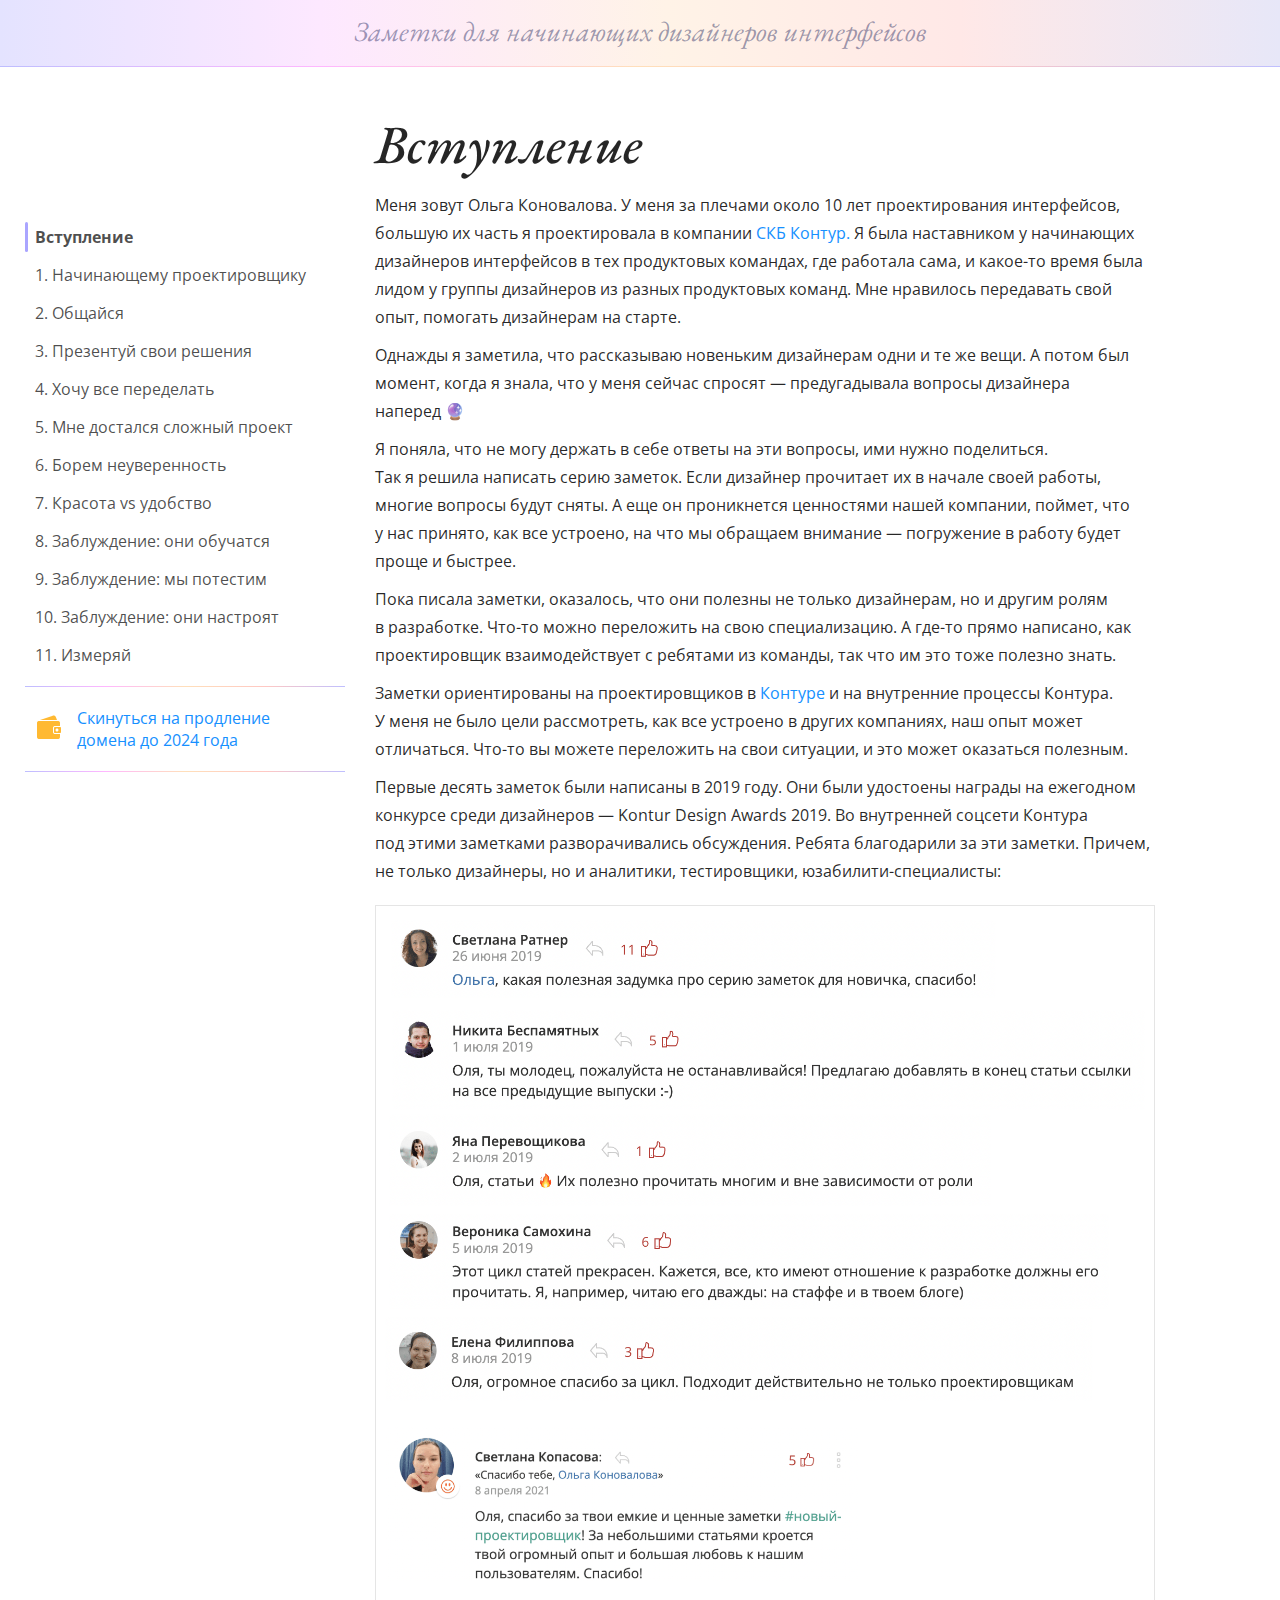
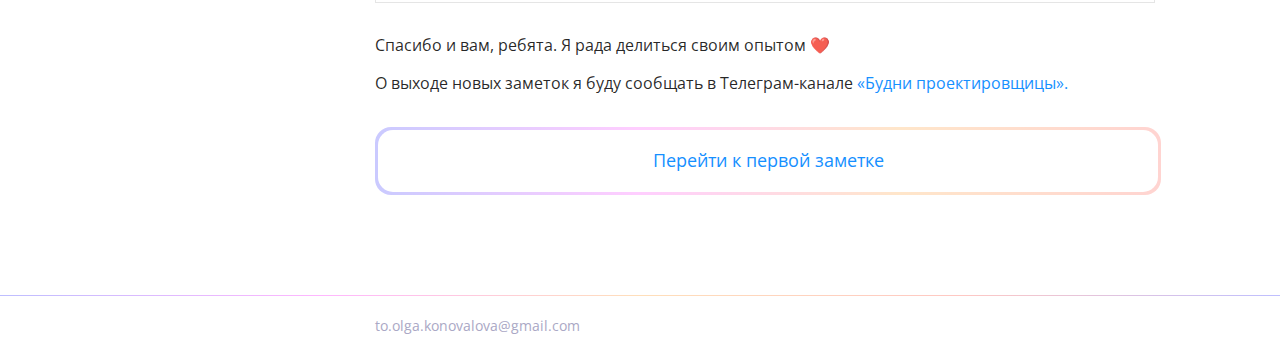
==== index.html @ 36574981 "Update index.html" ====
<!DOCTYPE html>
<html lang="ru">

<head>
    <meta charset="UTF-8">
    <meta http-equiv="X-UA-Compatible" content="IE=edge">
    <meta name="viewport" content="width=device-width">

    <title>Заметки для начинающих дизайнеров интерфейсов</title>
    <meta name="title" content="Заметки для начинающих дизайнеров интерфейсов">
    <meta name="description" content="Заметки для начинающих дизайнеров интерфейсов">

    <script src="https://ajax.googleapis.com/ajax/libs/jquery/3.6.0/jquery.min.js"></script>
    
    <link rel="preconnect" href="https://fonts.googleapis.com"> 
    <link rel="preconnect" href="https://fonts.gstatic.com" crossorigin> 
    <link href="https://fonts.googleapis.com/css2?family=EB+Garamond:ital,wght@1,400;1,500&family=Open+Sans:wght@400;700&display=swap" rel="stylesheet">

    <link rel="stylesheet" href="./reset.css">
    <link rel="stylesheet" href="./style.css">
    
    <!-- Yandex.Metrika counter -->
    <script type="text/javascript" >
        (function(m,e,t,r,i,k,a){m[i]=m[i]||function(){(m[i].a=m[i].a||[]).push(arguments)};
        m[i].l=1*new Date();k=e.createElement(t),a=e.getElementsByTagName(t)[0],k.async=1,k.src=r,a.parentNode.insertBefore(k,a)})
        (window, document, "script", "https://mc.yandex.ru/metrika/tag.js", "ym");
    
        ym(89495087, "init", {
            clickmap:true,
            trackLinks:true,
            accurateTrackBounce:true,
            webvisor:true
        });
    </script>
    <noscript><div><img src="https://mc.yandex.ru/watch/89495087" style="position:absolute; left:-9999px;" alt="" /></div></noscript>
    <!-- /Yandex.Metrika counter -->

</head>

<body>

    <div class="site-title">
        <div class="burger">
        </div>
        <div class="title-container">
            <span>
                Заметки для&nbsp;начинающих дизайнеров интерфейсов
            </span>
        </div>
    </div>

    <div class="gradient-divider">
    </div>

    <div class="navigation">
    </div>
        
    <div class="text">    
        <h1>Вступление</h1>
            <p>
                Меня зовут Ольга Коновалова. У&nbsp;меня за&nbsp;плечами около 10&nbsp;лет проектирования интерфейсов, большую их&nbsp;часть я&nbsp;проектировала в&nbsp;компании <a href="https://kontur.ru/" target="_blank">СКБ Контур.</a> Я&nbsp;была наставником у&nbsp;начинающих дизайнеров интерфейсов в&nbsp;тех продуктовых командах, где работала сама, и&nbsp;какое-то время была лидом у&nbsp;группы дизайнеров из&nbsp;разных продуктовых команд. Мне нравилось передавать свой опыт, помогать дизайнерам на&nbsp;старте.
            </p>
            <p>
                Однажды я&nbsp;заметила, что рассказываю новеньким дизайнерам одни и&nbsp;те&nbsp;же вещи. А&nbsp;потом&nbsp;был момент, когда я&nbsp;знала, что у&nbsp;меня сейчас спросят&nbsp;&mdash; предугадывала вопросы дизайнера наперед&nbsp;🔮
            </p>
            <p>
                Я&nbsp;поняла, что не&nbsp;могу держать в&nbsp;себе ответы на&nbsp;эти вопросы, ими нужно поделиться. Так&nbsp;я&nbsp;решила написать серию заметок. Если дизайнер прочитает их&nbsp;в&nbsp;начале своей работы, многие вопросы будут сняты. А&nbsp;еще он&nbsp;проникнется ценностями нашей компании, поймет, что у&nbsp;нас принято, как все устроено, на&nbsp;что мы&nbsp;обращаем внимание&nbsp;&mdash; погружение в&nbsp;работу будет проще и&nbsp;быстрее.
            </p>
            <p>
                Пока писала заметки, оказалось, что они полезны не&nbsp;только дизайнерам, но&nbsp;и&nbsp;другим ролям в&nbsp;разработке. Что-то можно переложить на&nbsp;свою специализацию. А&nbsp;где-то прямо написано, как проектировщик взаимодействует с&nbsp;ребятами из&nbsp;команды, так что им&nbsp;это тоже полезно знать.
            </p>
            <p>
                Заметки ориентированы на&nbsp;проектировщиков в&nbsp;<a href="https://kontur.ru/" target="_blank">Контуре</a> и&nbsp;на&nbsp;внутренние процессы Контура. У&nbsp;меня не&nbsp;было цели рассмотреть, как все устроено в&nbsp;других компаниях, наш опыт может отличаться. Что-то вы&nbsp;можете переложить на&nbsp;свои ситуации, и&nbsp;это может оказаться полезным.
            </p>
            <p>
                Первые десять заметок были написаны в&nbsp;2019&nbsp;году. Они были удостоены награды на&nbsp;ежегодном конкурсе среди дизайнеров&nbsp;— Kontur Design Awards 2019. Во&nbsp;внутренней соцсети Контура под&nbsp;этими заметками разворачивались обсуждения. Ребята благодарили за&nbsp;эти заметки. Причем, не&nbsp;только дизайнеры, но&nbsp;и&nbsp;аналитики, тестировщики, юзабилити-специалисты:
            </p>
            <img src="IMG/thanks.png">
            </img>
            <p>
                Спасибо и вам, ребята. Я рада делиться своим опытом &#x2764;&#xFE0F;
            </p>
            <p>
                О&nbsp;выходе новых заметок я&nbsp;буду сообщать в&nbsp;Телеграм-канале <a href="https://t.me/Designers_weekdays" target="_blank">«Будни проектировщицы».</a>
            </p>
        
        <div class="next-article-wrap">
            <a href="">
                <div class="next-article">
                    <span>Перейти к первой заметке</span>
                </div>
            </a>
        </div>
        
    </div>

    <div class="gradient-divider">
    </div>

    <footer>
        <div class="facepalm"></div>
        <div class="footer-content">
            <a href="mailto:to.olga.konovalova@gmail.com">to.olga.konovalova@gmail.com</a>
        </div>
    </footer>

</body>

<script src="./navigation.js"></script>

<script type="speculationrules">
    {
        "prerender": [
            {
                "source": "list",
                "urls": [
                    "index.html",
                    "https://design-notes.help/new-designer.html",
                    "https://design-notes.help/talk.html",
                    "present.html", 
                    "redesign.html",
                    "too-hard.html",
                    "be-confident.html",
                    "beauty-vs-usability.html",
                    "they-will-adjust.html",
                    "they-will-learn.html",
                    "we-will-test.html",
                    "research.html"
                ]
            }
        ]
    }
</script>

</html>
---- style.css ----
body {
    overflow: auto;
    width: 100%;
    display: flex;
    flex-direction: row;
    flex-wrap: wrap;
    justify-content: center;
    font-family: 'Open Sans', sans-serif;
    font-style: normal;
    font-weight: 400;
    font-size: 16px;
    line-height: 28px;
    color: rgba(0, 0, 0, 0.85);
}
footer {
    width: 100%;
    display: flex;
    flex-direction: row;
    flex-wrap: wrap;
    justify-content: center;
}
.footer-content {
    max-width: 780px;
    width: 100%;
    margin-right: 100px;
    margin-top: 15px;
    margin-bottom: 16px;
}
.facepalm {
    width: 320px;
    margin-right: 30px;
}
::-webkit-scrollbar {
    width: 0px;
    background: transparent; /* make scrollbar transparent */
}
img {
    max-width: 100%;
    height: auto;
    margin-top: 10px;
    margin-bottom: 20px;
}
h1 {
    font-family: 'EB Garamond';
    font-style: italic;
    font-weight: 500;
    font-size: 54px;
    line-height: 54px;
    margin-top: 50px;
    margin-bottom: 20px;
}
h2 {
    font-weight: 700;
    font-size: 30px;
    margin-top: 40px;
    margin-bottom: 20px;
}
h3 {
    font-weight: 600;
    font-size: 22px;
    margin-top: 40px;
    margin-bottom: 10px;
}
h4 {
    font-weight: 600;
    font-size: 16px;
    margin-top: 10px;
}
p {
    margin-bottom: 10px;
}
.bc {
    font-family: 'EB Garamond';
    font-style: italic;
    font-size: 24px;
    font-weight: 50;
    margin-bottom: 11px;
    line-height: 120%;
    color: rgba(0, 0, 0, 0.7)
}
a {
    color: rgba(22, 144, 255, 1);
    text-decoration: none;
}
a:hover {
    text-decoration: underline;
}
a img {
    cursor: zoom-in;
}
a[href^="mailto:"] {
    font-size: 14px;
    line-height: 20px;
    color: rgba(170, 168, 197, 1);
}
a[href^="mailto:"]:hover {
    color: rgba(22, 144, 255, 1);
}
.navigation {
    user-select: none;
    display: block;
    position: -webkit-sticky; /* Safari */
    position: sticky;
    top: 0;
    align-self: flex-start; 
    width: 320px;
    margin-top: 129px;
    margin-right: 30px;
    padding-top: 22px;
    font-style: normal;
    font-weight: 400;
    font-size: 16px;
    line-height: 22px;
    color: rgba(0, 0, 0, 0.7);
    background-color: #FFFFFF;
}
.navigation ul {
    margin-bottom: 12px;
}
.navigation li {
    list-style: none;
    list-style-type: none;
    margin: 0;
    padding: 8px 0px 8px 10px;
    vertical-align: middle;
}
.navigation li:hover {
    background: url('IMG/Rectangle_light_opacity.svg') no-repeat left center;
}
.navigation li a {
    color: rgba(0, 0, 0, 0.7);
    text-decoration: none;
}
.navigation li.active {
    font-weight: 700;
    background: url('IMG/Rectangle_light.svg') no-repeat left center;
}
.navigation li.active:hover {
    background: url('IMG/Rectangle_light.svg') no-repeat left center;
}
.donation {
    display: flex;
    flex-wrap: nowrap;
    align-items: center;
    padding-top: 12px;
    padding-left: 12px;
    padding-bottom: 12px;
}
.donation img {
    margin-right: 16px;
}
.site-title {
    width: 100%;
    background: linear-gradient(89.99deg, #E4E3FF 0.01%, #FDE8FF 25%, #FFF3E7 52.08%, #FFE8E7 74.99%, #E7E7F8 99.99%);
    color: rgba(0, 7, 71, 0.4);
    display: grid;
    grid-template-columns: 68px 1fr 68px;
    align-items: center;
}
.title-container {
    justify-self: center;
    margin-top: 8px;
    margin-bottom: 12px;
}
.title-container span {
    font-family: 'EB Garamond';
    font-style: italic;
    font-weight: 100;
    font-size: 28px;
    line-height: 36px;
}
span a {
    text-decoration: none;
    color: rgba(0, 7, 71, 0.4);
}
.burger {
    background-image: url('IMG/burger-light.svg');
    width: 66px;
    height: 66px;
    cursor: pointer;
    visibility: hidden;
}
.gradient-divider {
    width: 100%;
    height: 1px;
    background: linear-gradient(
        to right,
        rgba(190, 190, 255, 1),
        rgba(255, 183, 255, 1),
        rgba(255, 223, 186, 1),
        rgba(255, 200, 195, 1),
        rgba(191, 191, 255, 1)
    );
}
.text {
    max-width: 780px;
    margin-bottom: 100px;
    margin-right: 100px;
}

.next-article-wrap {
    user-select: none;
    margin-top: 30px;
    width: 100%;
    font-family: 'Open Sans';
    font-style: normal;
    font-weight: 400;
    font-size: 18px;
    text-align: center;
    line-height: 24px;
    color: rgba(22, 144, 255, 1);
    background: transparent;
    border-radius :16px;
    position: relative;
    background: linear-gradient(
        to right,
        rgba(202, 202, 255, 1),
        rgba(255, 206, 255, 1),
        rgba(255, 230, 202, 1),
        rgba(255, 212, 209, 1)
    );
    padding: 3px;
}

.next-article-wrap a:hover {
    text-decoration: none;
}

.next-article {
    cursor: pointer;
    border-radius :15px;
    background: #FFFFFF;
    padding-top: 18px;
    padding-bottom: 20px;
}

@media (prefers-color-scheme: dark) {
    :root {
        color-scheme: dark; 
        background-color: #121212;
    }
    body {
        background-color: #121212;
        color: rgba(255, 255, 255, 0.9);
    }
    footer div a[href^="mailto:"] {
        color: rgba(255, 255, 255, 0.5);
    }
    img {
        opacity: 0.9;
      }
    .navigation {
        background-color: #121212;
        z-index: 100;
    }
    .bc, .navigation, .navigation li a {
        color: rgba(255, 255, 255, 0.9);
    }
    .site-title {
        background: none;
        color: rgba(147, 135, 183, 0.7);
    }
    span a {
        color: rgba(147, 135, 183, 0.7);
    }
    .title-container {
        margin-top: 10px;
        margin-bottom: 12px;
    }
    .gradient-divider {
        background: linear-gradient(
            to right,
            rgba(69, 69, 194, 0.5),
            rgba(220, 111, 220, 0.5),
            rgba(233, 132, 15, 0.5),
            rgba(210, 58, 46, 0.5),
            rgba(49, 49, 174, 0.5)
        );
    }
    .next-article-wrap {
        background: linear-gradient(
            to right,
            rgba(46, 76, 182, 1),
            rgba(160, 35, 152, 1),
            rgba(160, 37, 41, 1),
            rgba(50, 19, 153, 1)
        );
    }
    .next-article {
        background-color: #121212;
    }
    .burger {
        background-image: url('IMG/burger-light.svg');
        width: 66px;
        height: 66px;
        opacity: 50%;
        cursor: pointer;
        visibility: hidden;
    }
    .navigation li.active {
        font-weight: 700;
        background: url('IMG/Rectangle_dark.svg') no-repeat left center;
        cursor: default;
    }
    .navigation li:hover {
        background: url('IMG/Rectangle_dark_opacity.svg') no-repeat left center;
    }
    .navigation li.active:hover {
        background: url('IMG/Rectangle_dark.svg') no-repeat left center;
    }
  }

@media only screen 
    and (min-width: 300px)
    and (max-width: 1200px)
    {
        h1 {
            font-size: 40px;
            line-height: 42px;
            margin-top: 30px;
            margin-bottom: 20px;
        }
        
        h2 {
            font-size: 20px;
            line-height: 28px;
            margin-top: 30px;
            margin-bottom: 10px;
        }
        h3 {
            font-size: 16px;
            margin-top: 30px;
            margin-bottom: 10px;
        }
        h4 {
            font-size: 20px;
            margin-top: 20px;
            margin-bottom: 10px;
            font-family: 'EB Garamond';
            font-style: italic;
            font-weight: 400;
        }
        .bc {
            font-size: 20px;
            margin-bottom: 20px;
            line-height: 24px;
        }
        a:hover {
            text-decoration: none;
        }
        .burger {
            visibility: visible;
        }
        .navigation {
            display: none;
            position: absolute;
            width: 100%;
            top: -56px;
            left: 0;
            font-size: 16px;
            box-shadow: 0px 6px 20px rgba(0, 0, 0, 0.2);
        }
        .navigation ul {
            padding-left: 20px;
            padding-right: 24px;
            padding-bottom: 12px;
        }
        .navigation li {
            padding: 12px 0px 12px 10px;
        }
        .navigation .donation {
            padding-top: 12px;
            padding-left: 32px;
            padding-right: 24px;
            padding-bottom: 12px;
        }
        .navigation div.gradient-divider:nth-child(4) {
            display: none;
        }
        .text {
            width: auto;
            margin-right: 0;
            margin-bottom: 50px;
            padding-left: 24px;
            padding-right: 24px;
        }
        .footer-content {
            margin-right: 0;
            padding-left: 24px;
            padding-right: 24px;
        }
        .facepalm {
            display: none;
        }
        .title-container span {
            font-size: 22px;
            line-height: 22px;
        }
    }

@media only screen 
    and (min-width: 705px)
    and (max-width: 1200px)
    {
        .navigation {
            left: 0;
            top: 0;
            width: auto;
            padding-top: 32px;
            margin-top: 67px;
            box-shadow: 0px 6px 20px rgba(0, 0, 0, 0.2);
        }
        .navigation li {
            padding: 9px 0px 9px 10px;
        }
        .donation {
            margin-right: 14px;
        }
    }
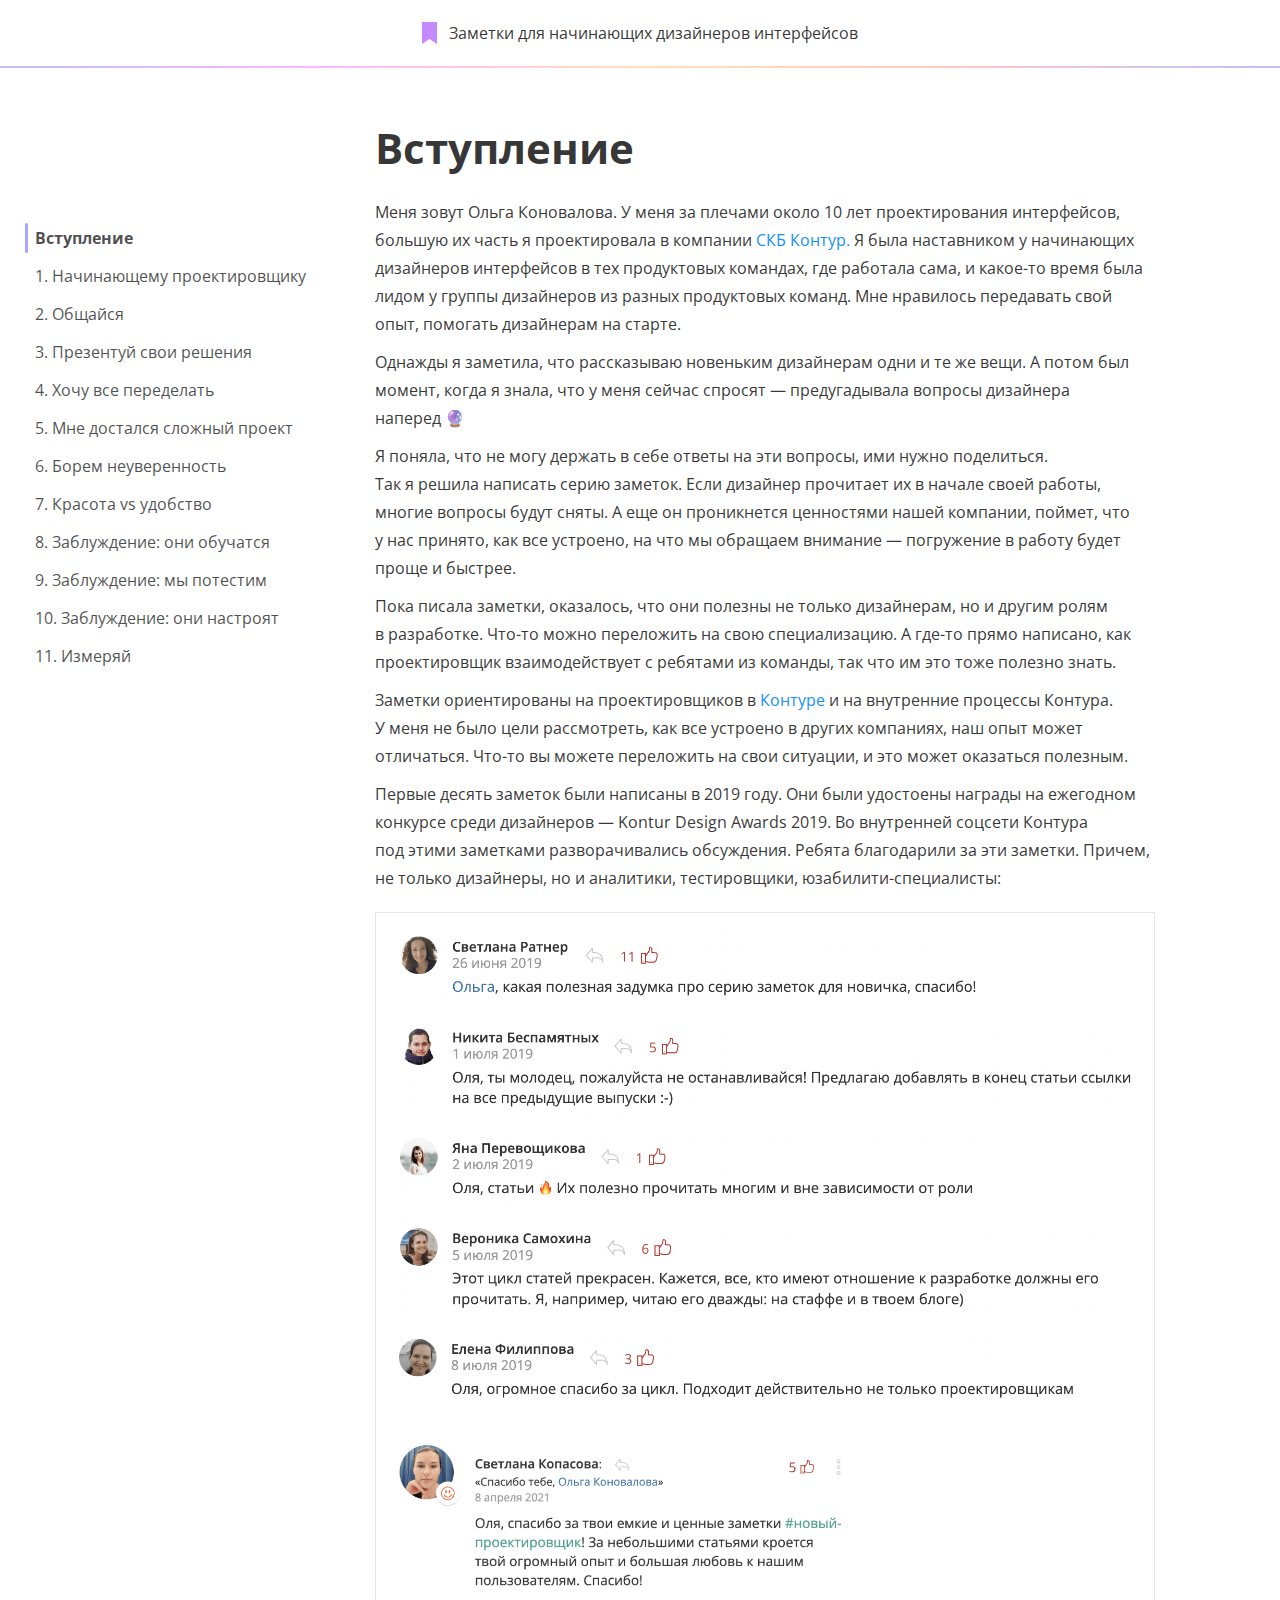
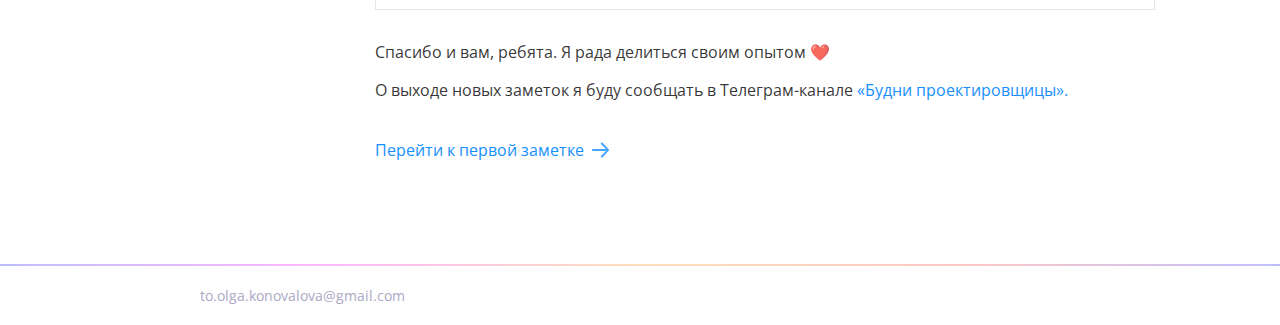
==== commit fadec75d: "Всё кроме футера" ====
--- a/index.html
+++ b/index.html
@@ -39,21 +39,7 @@
 
 <body>
 
-    <div class="site-title">
-        <div class="burger">
-        </div>
-        <div class="title-container">
-            <span>
-                Заметки для&nbsp;начинающих дизайнеров интерфейсов
-            </span>
-        </div>
-    </div>
-
-    <div class="gradient-divider">
-    </div>
-
-    <div class="navigation">
-    </div>
+    <script src="./header.js"></script>
         
     <div class="text">    
         <h1>Вступление</h1>
@@ -84,25 +70,7 @@
                 О&nbsp;выходе новых заметок я&nbsp;буду сообщать в&nbsp;Телеграм-канале <a href="https://t.me/Designers_weekdays" target="_blank">«Будни проектировщицы».</a>
             </p>
         
-        <div class="next-article-wrap">
-            <a href="">
-                <div class="next-article">
-                    <span>Перейти к первой заметке</span>
-                </div>
-            </a>
-        </div>
-        
     </div>
-
-    <div class="gradient-divider">
-    </div>
-
-    <footer>
-        <div class="facepalm"></div>
-        <div class="footer-content">
-            <a href="mailto:to.olga.konovalova@gmail.com">to.olga.konovalova@gmail.com</a>
-        </div>
-    </footer>
 
 </body>
 
@@ -114,18 +82,18 @@
             {
                 "source": "list",
                 "urls": [
-                    "index.html",
-                    "https://design-notes.help/new-designer.html",
-                    "https://design-notes.help/talk.html",
-                    "present.html", 
-                    "redesign.html",
-                    "too-hard.html",
-                    "be-confident.html",
-                    "beauty-vs-usability.html",
-                    "they-will-adjust.html",
-                    "they-will-learn.html",
-                    "we-will-test.html",
-                    "research.html"
+                    "/index.html",
+                    "/new-designer.html",
+                    "/talk.html",
+                    "/present.html", 
+                    "/redesign.html",
+                    "/too-hard.html",
+                    "/be-confident.html",
+                    "/beauty-vs-usability.html",
+                    "/they-will-adjust.html",
+                    "/they-will-learn.html",
+                    "/we-will-test.html",
+                    "/research.html"
                 ]
             }
         ]
--- a/style.css
+++ b/style.css
@@ -10,7 +10,7 @@
     font-weight: 400;
     font-size: 16px;
     line-height: 28px;
-    color: rgba(0, 0, 0, 0.85);
+    color: rgba(0, 0, 0, 0.80);
 }
 footer {
     width: 100%;
@@ -41,11 +41,11 @@
     margin-bottom: 20px;
 }
 h1 {
-    font-family: 'EB Garamond';
-    font-style: italic;
-    font-weight: 500;
-    font-size: 54px;
-    line-height: 54px;
+    font-family: 'Open Sans', sans-serif;
+    font-style: normal;
+    font-weight: 700;
+    font-size: 42px;
+    line-height: 60px;
     margin-top: 50px;
     margin-bottom: 20px;
 }
@@ -66,17 +66,21 @@
     font-size: 16px;
     margin-top: 10px;
 }
+
+b {
+    font-weight: 600;
+}
+
 p {
     margin-bottom: 10px;
 }
 .bc {
-    font-family: 'EB Garamond';
+    font-family: 'Open Sans', sans-serif;
     font-style: italic;
-    font-size: 24px;
-    font-weight: 50;
+    font-size: 16px;
+    font-weight: 600;
     margin-bottom: 11px;
-    line-height: 120%;
-    color: rgba(0, 0, 0, 0.7)
+    line-height: 28px;
 }
 a {
     color: rgba(22, 144, 255, 1);
@@ -151,23 +155,18 @@
 }
 .site-title {
     width: 100%;
-    background: linear-gradient(89.99deg, #E4E3FF 0.01%, #FDE8FF 25%, #FFF3E7 52.08%, #FFE8E7 74.99%, #E7E7F8 99.99%);
-    color: rgba(0, 7, 71, 0.4);
     display: grid;
     grid-template-columns: 68px 1fr 68px;
     align-items: center;
 }
 .title-container {
     justify-self: center;
-    margin-top: 8px;
-    margin-bottom: 12px;
+    display: flex;
+    justify-content: center;
+    align-items: center;
+    gap: 12px   ;
 }
 .title-container span {
-    font-family: 'EB Garamond';
-    font-style: italic;
-    font-weight: 100;
-    font-size: 28px;
-    line-height: 36px;
 }
 span a {
     text-decoration: none;
@@ -198,43 +197,18 @@
     margin-right: 100px;
 }
 
-.next-article-wrap {
+.next-article a {
+    margin-top: 32px;
+    cursor: pointer;
+    display: flex;
+    align-items: center;
+    gap: 8px;
     user-select: none;
-    margin-top: 30px;
-    width: 100%;
-    font-family: 'Open Sans';
-    font-style: normal;
-    font-weight: 400;
-    font-size: 18px;
-    text-align: center;
-    line-height: 24px;
     color: rgba(22, 144, 255, 1);
-    background: transparent;
-    border-radius :16px;
-    position: relative;
-    background: linear-gradient(
-        to right,
-        rgba(202, 202, 255, 1),
-        rgba(255, 206, 255, 1),
-        rgba(255, 230, 202, 1),
-        rgba(255, 212, 209, 1)
-    );
-    padding: 3px;
-}
-
-.next-article-wrap a:hover {
-    text-decoration: none;
-}
-
-.next-article {
-    cursor: pointer;
-    border-radius :15px;
-    background: #FFFFFF;
-    padding-top: 18px;
-    padding-bottom: 20px;
-}
-
-@media (prefers-color-scheme: dark) {
+
+}
+
+/* @media (prefers-color-scheme: dark) {
     :root {
         color-scheme: dark; 
         background-color: #121212;
@@ -308,7 +282,7 @@
     .navigation li.active:hover {
         background: url('IMG/Rectangle_dark.svg') no-repeat left center;
     }
-  }
+  } */
 
 @media only screen 
     and (min-width: 300px)
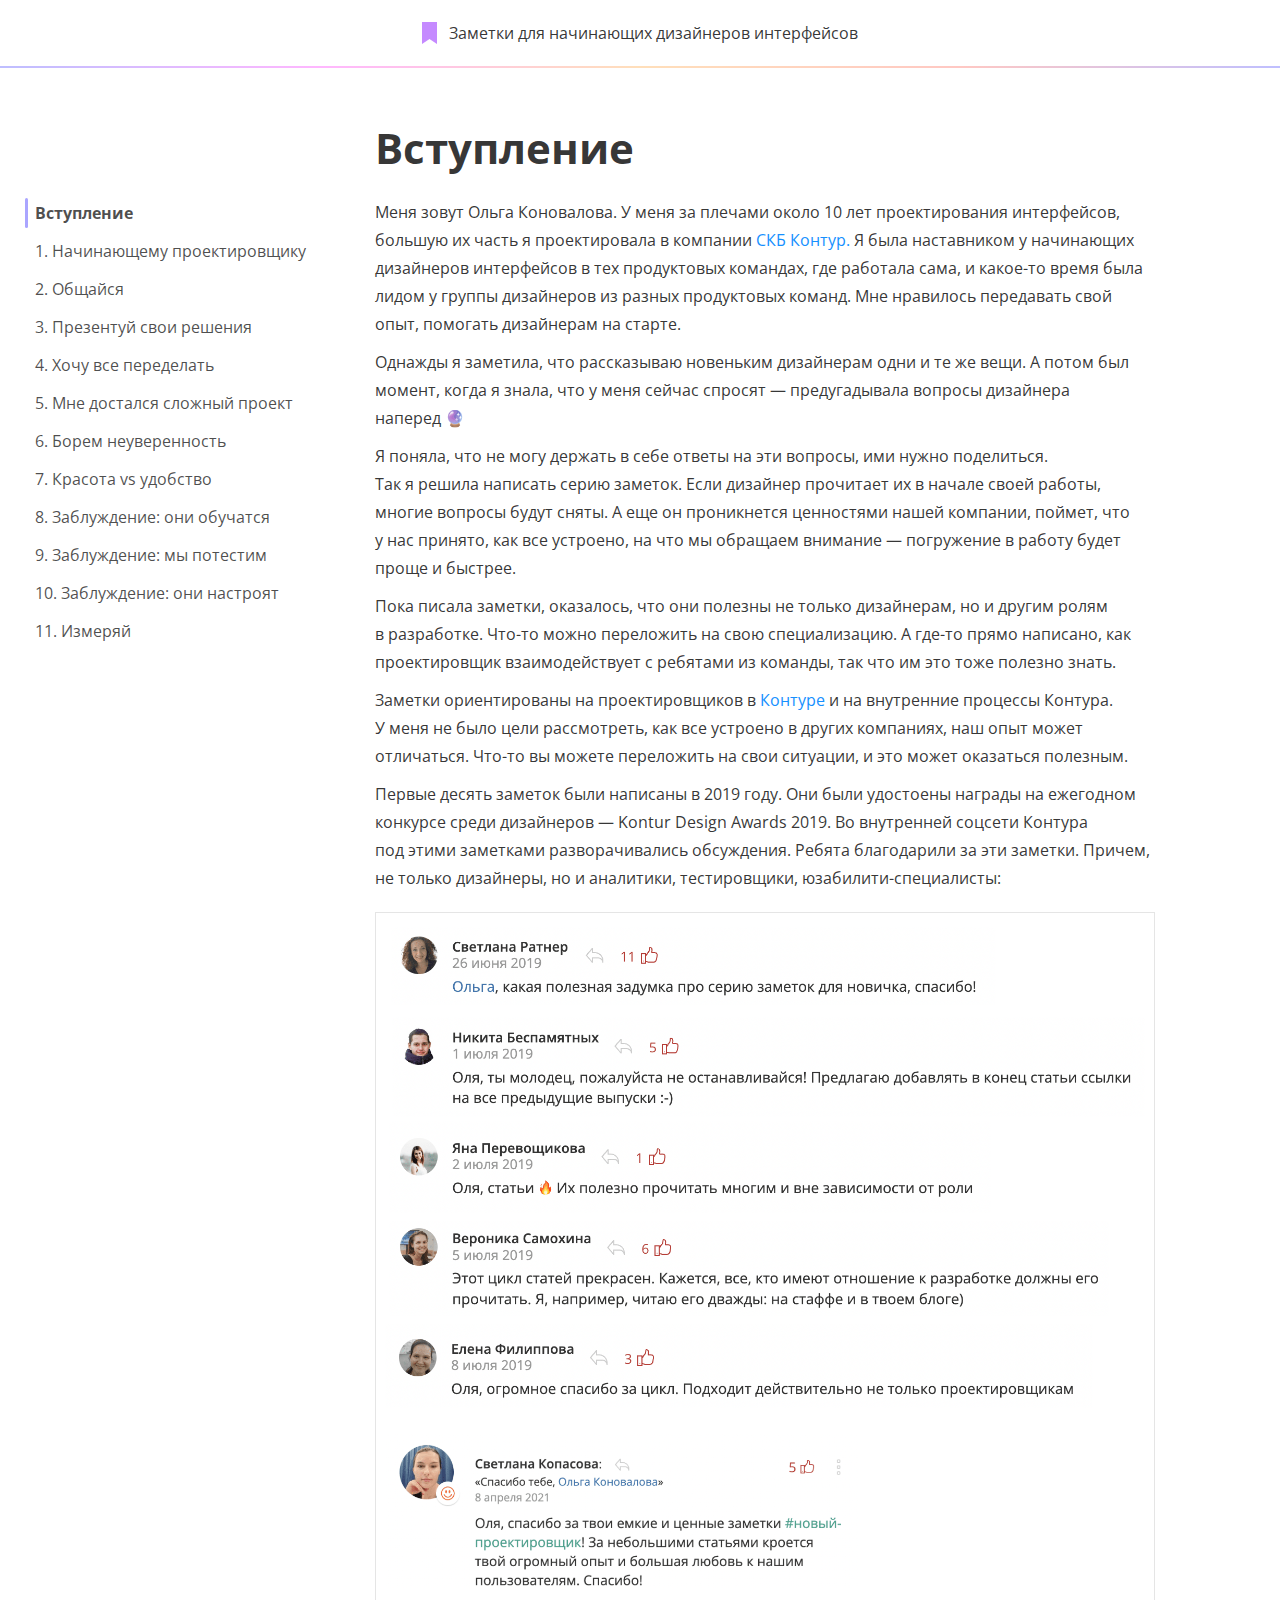
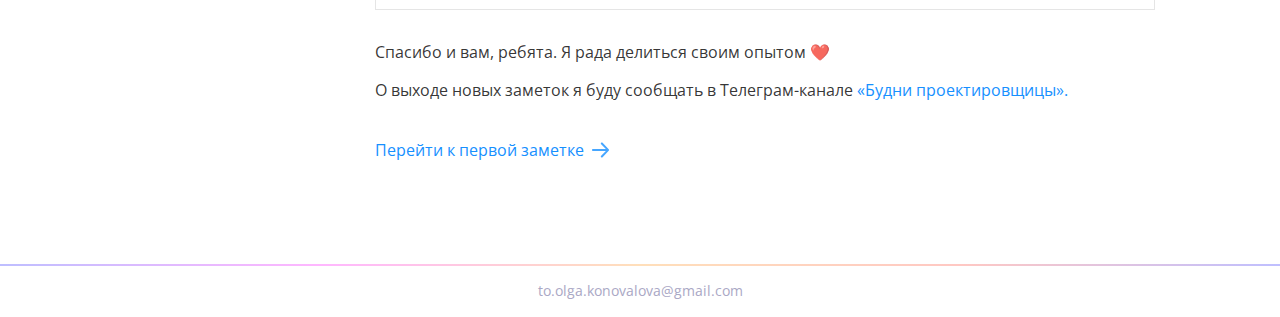
==== commit 2ea99cc6: "fix" ====
--- a/index.html
+++ b/index.html
@@ -40,36 +40,38 @@
 <body>
 
     <script src="./header.js"></script>
-        
-    <div class="text">    
-        <h1>Вступление</h1>
-            <p>
-                Меня зовут Ольга Коновалова. У&nbsp;меня за&nbsp;плечами около 10&nbsp;лет проектирования интерфейсов, большую их&nbsp;часть я&nbsp;проектировала в&nbsp;компании <a href="https://kontur.ru/" target="_blank">СКБ Контур.</a> Я&nbsp;была наставником у&nbsp;начинающих дизайнеров интерфейсов в&nbsp;тех продуктовых командах, где работала сама, и&nbsp;какое-то время была лидом у&nbsp;группы дизайнеров из&nbsp;разных продуктовых команд. Мне нравилось передавать свой опыт, помогать дизайнерам на&nbsp;старте.
-            </p>
-            <p>
-                Однажды я&nbsp;заметила, что рассказываю новеньким дизайнерам одни и&nbsp;те&nbsp;же вещи. А&nbsp;потом&nbsp;был момент, когда я&nbsp;знала, что у&nbsp;меня сейчас спросят&nbsp;&mdash; предугадывала вопросы дизайнера наперед&nbsp;🔮
-            </p>
-            <p>
-                Я&nbsp;поняла, что не&nbsp;могу держать в&nbsp;себе ответы на&nbsp;эти вопросы, ими нужно поделиться. Так&nbsp;я&nbsp;решила написать серию заметок. Если дизайнер прочитает их&nbsp;в&nbsp;начале своей работы, многие вопросы будут сняты. А&nbsp;еще он&nbsp;проникнется ценностями нашей компании, поймет, что у&nbsp;нас принято, как все устроено, на&nbsp;что мы&nbsp;обращаем внимание&nbsp;&mdash; погружение в&nbsp;работу будет проще и&nbsp;быстрее.
-            </p>
-            <p>
-                Пока писала заметки, оказалось, что они полезны не&nbsp;только дизайнерам, но&nbsp;и&nbsp;другим ролям в&nbsp;разработке. Что-то можно переложить на&nbsp;свою специализацию. А&nbsp;где-то прямо написано, как проектировщик взаимодействует с&nbsp;ребятами из&nbsp;команды, так что им&nbsp;это тоже полезно знать.
-            </p>
-            <p>
-                Заметки ориентированы на&nbsp;проектировщиков в&nbsp;<a href="https://kontur.ru/" target="_blank">Контуре</a> и&nbsp;на&nbsp;внутренние процессы Контура. У&nbsp;меня не&nbsp;было цели рассмотреть, как все устроено в&nbsp;других компаниях, наш опыт может отличаться. Что-то вы&nbsp;можете переложить на&nbsp;свои ситуации, и&nbsp;это может оказаться полезным.
-            </p>
-            <p>
-                Первые десять заметок были написаны в&nbsp;2019&nbsp;году. Они были удостоены награды на&nbsp;ежегодном конкурсе среди дизайнеров&nbsp;— Kontur Design Awards 2019. Во&nbsp;внутренней соцсети Контура под&nbsp;этими заметками разворачивались обсуждения. Ребята благодарили за&nbsp;эти заметки. Причем, не&nbsp;только дизайнеры, но&nbsp;и&nbsp;аналитики, тестировщики, юзабилити-специалисты:
-            </p>
-            <img src="IMG/thanks.png">
-            </img>
-            <p>
-                Спасибо и вам, ребята. Я рада делиться своим опытом &#x2764;&#xFE0F;
-            </p>
-            <p>
-                О&nbsp;выходе новых заметок я&nbsp;буду сообщать в&nbsp;Телеграм-канале <a href="https://t.me/Designers_weekdays" target="_blank">«Будни проектировщицы».</a>
-            </p>
-        
+    
+    <div class="main">
+        <div class="text">    
+            <h1>Вступление</h1>
+                <p>
+                    Меня зовут Ольга Коновалова. У&nbsp;меня за&nbsp;плечами около 10&nbsp;лет проектирования интерфейсов, большую их&nbsp;часть я&nbsp;проектировала в&nbsp;компании <a href="https://kontur.ru/" target="_blank">СКБ Контур.</a> Я&nbsp;была наставником у&nbsp;начинающих дизайнеров интерфейсов в&nbsp;тех продуктовых командах, где работала сама, и&nbsp;какое-то время была лидом у&nbsp;группы дизайнеров из&nbsp;разных продуктовых команд. Мне нравилось передавать свой опыт, помогать дизайнерам на&nbsp;старте.
+                </p>
+                <p>
+                    Однажды я&nbsp;заметила, что рассказываю новеньким дизайнерам одни и&nbsp;те&nbsp;же вещи. А&nbsp;потом&nbsp;был момент, когда я&nbsp;знала, что у&nbsp;меня сейчас спросят&nbsp;&mdash; предугадывала вопросы дизайнера наперед&nbsp;🔮
+                </p>
+                <p>
+                    Я&nbsp;поняла, что не&nbsp;могу держать в&nbsp;себе ответы на&nbsp;эти вопросы, ими нужно поделиться. Так&nbsp;я&nbsp;решила написать серию заметок. Если дизайнер прочитает их&nbsp;в&nbsp;начале своей работы, многие вопросы будут сняты. А&nbsp;еще он&nbsp;проникнется ценностями нашей компании, поймет, что у&nbsp;нас принято, как все устроено, на&nbsp;что мы&nbsp;обращаем внимание&nbsp;&mdash; погружение в&nbsp;работу будет проще и&nbsp;быстрее.
+                </p>
+                <p>
+                    Пока писала заметки, оказалось, что они полезны не&nbsp;только дизайнерам, но&nbsp;и&nbsp;другим ролям в&nbsp;разработке. Что-то можно переложить на&nbsp;свою специализацию. А&nbsp;где-то прямо написано, как проектировщик взаимодействует с&nbsp;ребятами из&nbsp;команды, так что им&nbsp;это тоже полезно знать.
+                </p>
+                <p>
+                    Заметки ориентированы на&nbsp;проектировщиков в&nbsp;<a href="https://kontur.ru/" target="_blank">Контуре</a> и&nbsp;на&nbsp;внутренние процессы Контура. У&nbsp;меня не&nbsp;было цели рассмотреть, как все устроено в&nbsp;других компаниях, наш опыт может отличаться. Что-то вы&nbsp;можете переложить на&nbsp;свои ситуации, и&nbsp;это может оказаться полезным.
+                </p>
+                <p>
+                    Первые десять заметок были написаны в&nbsp;2019&nbsp;году. Они были удостоены награды на&nbsp;ежегодном конкурсе среди дизайнеров&nbsp;— Kontur Design Awards 2019. Во&nbsp;внутренней соцсети Контура под&nbsp;этими заметками разворачивались обсуждения. Ребята благодарили за&nbsp;эти заметки. Причем, не&nbsp;только дизайнеры, но&nbsp;и&nbsp;аналитики, тестировщики, юзабилити-специалисты:
+                </p>
+                <img src="IMG/thanks.png">
+                </img>
+                <p>
+                    Спасибо и вам, ребята. Я рада делиться своим опытом &#x2764;&#xFE0F;
+                </p>
+                <p>
+                    О&nbsp;выходе новых заметок я&nbsp;буду сообщать в&nbsp;Телеграм-канале <a href="https://t.me/Designers_weekdays" target="_blank">«Будни проектировщицы».</a>
+                </p>
+            
+        </div>
     </div>
 
 </body>
--- a/style.css
+++ b/style.css
@@ -1,10 +1,12 @@
+html, body {
+    height: 100%;
+    display: flex;
+    flex-direction: column;
+}
+
 body {
     overflow: auto;
     width: 100%;
-    display: flex;
-    flex-direction: row;
-    flex-wrap: wrap;
-    justify-content: center;
     font-family: 'Open Sans', sans-serif;
     font-style: normal;
     font-weight: 400;
@@ -12,17 +14,26 @@
     line-height: 28px;
     color: rgba(0, 0, 0, 0.80);
 }
-footer {
-    width: 100%;
+.header {
+    width: 100%;
+    display: flex;
+    flex-direction: column;
+}
+.main {
     display: flex;
     flex-direction: row;
     flex-wrap: wrap;
+    align-items: center;
     justify-content: center;
+    flex: 1;
+}
+footer {
+    width: 100%;
 }
 .footer-content {
-    max-width: 780px;
-    width: 100%;
-    margin-right: 100px;
+    display: flex;
+    justify-content: center;
+    width: 100%;
     margin-top: 15px;
     margin-bottom: 16px;
 }
@@ -108,7 +119,7 @@
     top: 0;
     align-self: flex-start; 
     width: 320px;
-    margin-top: 129px;
+    margin-top: 104px;
     margin-right: 30px;
     padding-top: 22px;
     font-style: normal;
@@ -367,8 +378,10 @@
             display: none;
         }
         .title-container span {
-            font-size: 22px;
-            line-height: 22px;
+            line-height: 20px;
+        }
+        .title-container svg {
+            display: none;
         }
     }
 
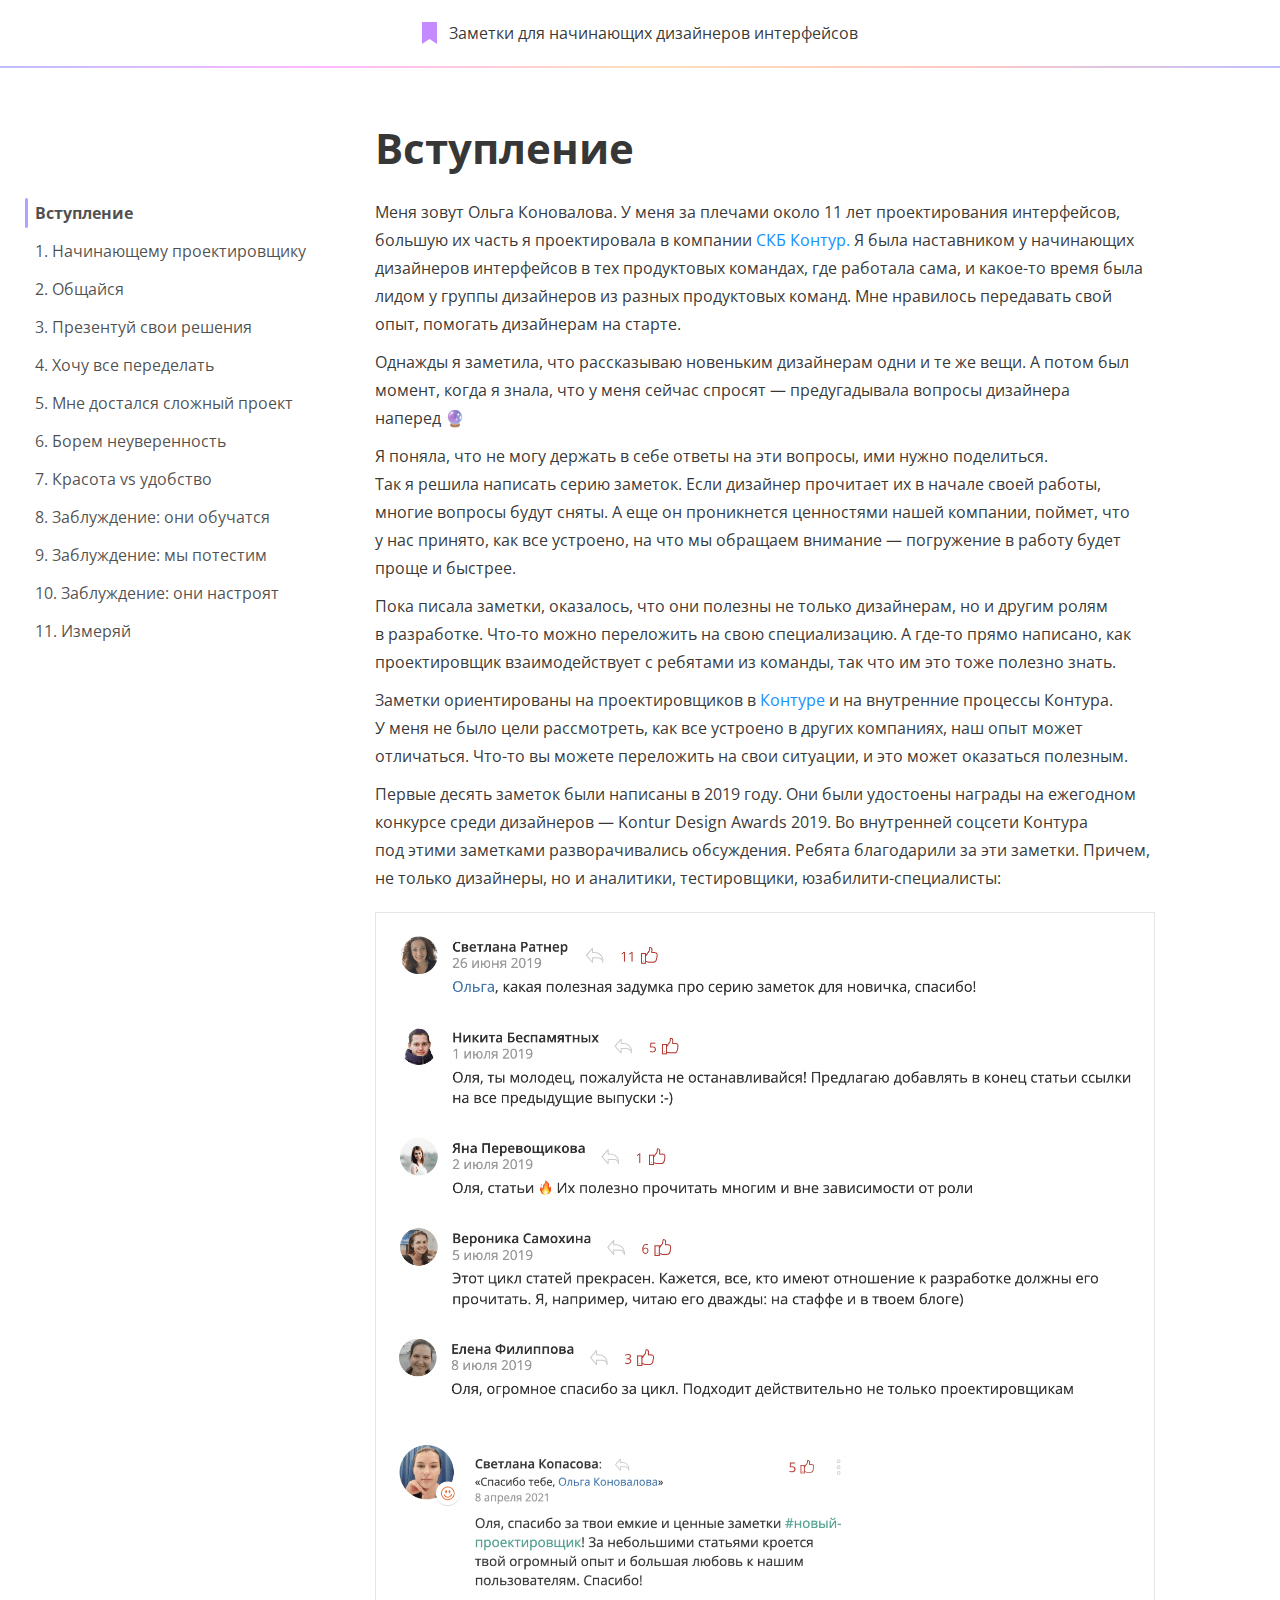
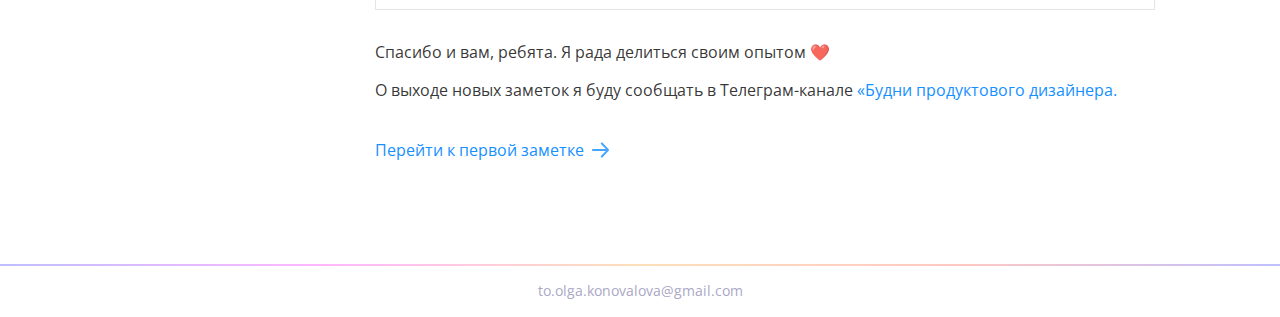
==== commit b09fdc29: "Update index.html" ====
--- a/index.html
+++ b/index.html
@@ -7,8 +7,8 @@
     <meta name="viewport" content="width=device-width">
 
     <title>Заметки для начинающих дизайнеров интерфейсов</title>
-    <meta name="title" content="Заметки для начинающих дизайнеров интерфейсов">
-    <meta name="description" content="Заметки для начинающих дизайнеров интерфейсов">
+    <meta name="title" content="Заметки для начинающих продуктовых дизайнеров">
+    <meta name="description" content="Заметки для начинающих продуктовых дизайнеров">
 
     <script src="https://ajax.googleapis.com/ajax/libs/jquery/3.6.0/jquery.min.js"></script>
     
@@ -45,7 +45,7 @@
         <div class="text">    
             <h1>Вступление</h1>
                 <p>
-                    Меня зовут Ольга Коновалова. У&nbsp;меня за&nbsp;плечами около 10&nbsp;лет проектирования интерфейсов, большую их&nbsp;часть я&nbsp;проектировала в&nbsp;компании <a href="https://kontur.ru/" target="_blank">СКБ Контур.</a> Я&nbsp;была наставником у&nbsp;начинающих дизайнеров интерфейсов в&nbsp;тех продуктовых командах, где работала сама, и&nbsp;какое-то время была лидом у&nbsp;группы дизайнеров из&nbsp;разных продуктовых команд. Мне нравилось передавать свой опыт, помогать дизайнерам на&nbsp;старте.
+                    Меня зовут Ольга Коновалова. У&nbsp;меня за&nbsp;плечами около 11&nbsp;лет проектирования интерфейсов, большую их&nbsp;часть я&nbsp;проектировала в&nbsp;компании <a href="https://kontur.ru/" target="_blank">СКБ&nbsp;Контур.</a> Я&nbsp;была наставником у&nbsp;начинающих дизайнеров интерфейсов в&nbsp;тех продуктовых командах, где работала сама, и&nbsp;какое-то время была лидом у&nbsp;группы дизайнеров из&nbsp;разных продуктовых команд. Мне нравилось передавать свой опыт, помогать дизайнерам на&nbsp;старте.
                 </p>
                 <p>
                     Однажды я&nbsp;заметила, что рассказываю новеньким дизайнерам одни и&nbsp;те&nbsp;же вещи. А&nbsp;потом&nbsp;был момент, когда я&nbsp;знала, что у&nbsp;меня сейчас спросят&nbsp;&mdash; предугадывала вопросы дизайнера наперед&nbsp;🔮
@@ -68,7 +68,7 @@
                     Спасибо и вам, ребята. Я рада делиться своим опытом &#x2764;&#xFE0F;
                 </p>
                 <p>
-                    О&nbsp;выходе новых заметок я&nbsp;буду сообщать в&nbsp;Телеграм-канале <a href="https://t.me/Designers_weekdays" target="_blank">«Будни проектировщицы».</a>
+                    О&nbsp;выходе новых заметок я&nbsp;буду сообщать в&nbsp;Телеграм-канале <a href="https://t.me/Designers_weekdays" target="_blank">«Будни продуктового дизайнера.</a>
                 </p>
             
         </div>
--- a/style.css
+++ b/style.css
@@ -3,7 +3,6 @@
     display: flex;
     flex-direction: column;
 }
-
 body {
     overflow: auto;
     width: 100%;
@@ -23,7 +22,6 @@
     display: flex;
     flex-direction: row;
     flex-wrap: wrap;
-    align-items: center;
     justify-content: center;
     flex: 1;
 }
@@ -36,10 +34,6 @@
     width: 100%;
     margin-top: 15px;
     margin-bottom: 16px;
-}
-.facepalm {
-    width: 320px;
-    margin-right: 30px;
 }
 ::-webkit-scrollbar {
     width: 0px;
@@ -177,8 +171,6 @@
     align-items: center;
     gap: 12px   ;
 }
-.title-container span {
-}
 span a {
     text-decoration: none;
     color: rgba(0, 7, 71, 0.4);
@@ -219,7 +211,7 @@
 
 }
 
-/* @media (prefers-color-scheme: dark) {
+@media (prefers-color-scheme: dark) {
     :root {
         color-scheme: dark; 
         background-color: #121212;
@@ -293,7 +285,7 @@
     .navigation li.active:hover {
         background: url('IMG/Rectangle_dark.svg') no-repeat left center;
     }
-  } */
+  }
 
 @media only screen 
     and (min-width: 300px)
@@ -340,7 +332,7 @@
             display: none;
             position: absolute;
             width: 100%;
-            top: -56px;
+            top: -38px;
             left: 0;
             font-size: 16px;
             box-shadow: 0px 6px 20px rgba(0, 0, 0, 0.2);
@@ -368,14 +360,6 @@
             margin-bottom: 50px;
             padding-left: 24px;
             padding-right: 24px;
-        }
-        .footer-content {
-            margin-right: 0;
-            padding-left: 24px;
-            padding-right: 24px;
-        }
-        .facepalm {
-            display: none;
         }
         .title-container span {
             line-height: 20px;
@@ -403,4 +387,4 @@
         .donation {
             margin-right: 14px;
         }
-    }+    }
